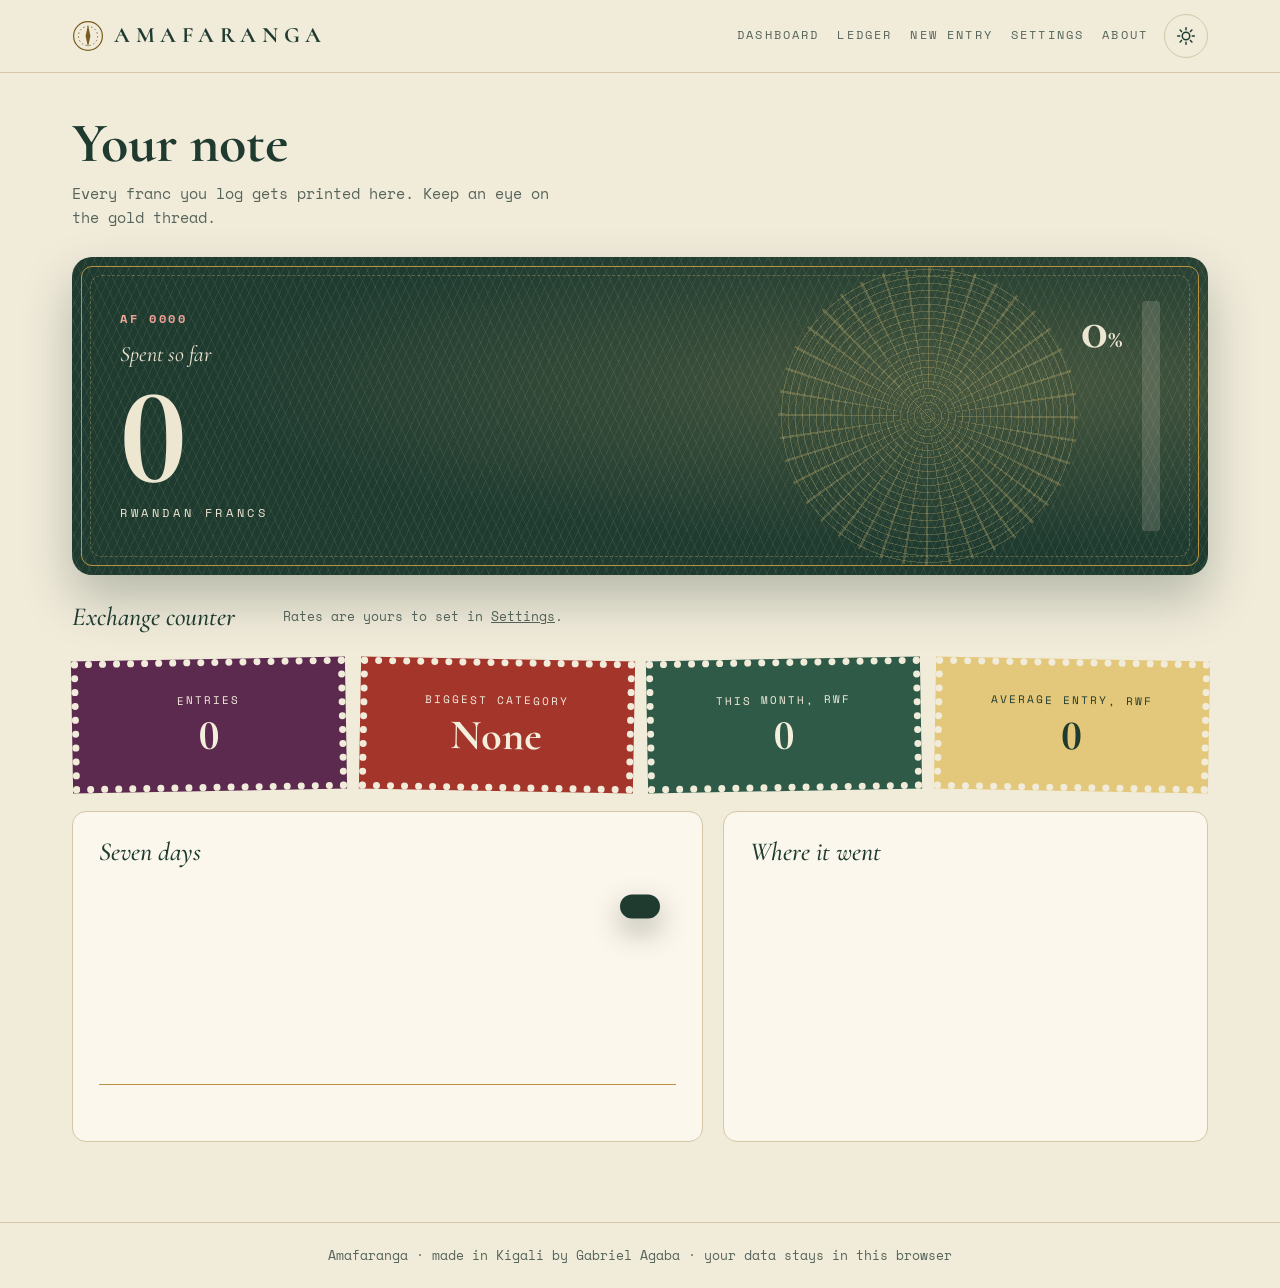
==== index.html @ d2a24825 "M2: semantic layout and mobile first styles for light and dark" ====
<!doctype html>
<html lang="en">
<head>
<meta charset="utf-8">
<meta name="viewport" content="width=device-width, initial-scale=1, viewport-fit=cover">
<title>Amafaranga</title>
<meta name="description" content="Amafaranga is a student finance tracker that treats every franc like it matters. Plain HTML, CSS and JavaScript.">
<link rel="icon" href="assets/favicon.svg" type="image/svg+xml">
<link rel="preconnect" href="https://fonts.googleapis.com">
<link rel="preconnect" href="https://fonts.gstatic.com" crossorigin>
<link rel="stylesheet" href="https://fonts.googleapis.com/css2?family=Cormorant:ital,wght@0,500;0,700;1,500&family=Space+Mono:wght@400;700&display=swap">
<link rel="stylesheet" href="styles/tokens.css">
<link rel="stylesheet" href="styles/main.css">
<script>
  try {
    const saved = JSON.parse(localStorage.getItem('amafaranga:theme'));
    if (saved === 'light' || saved === 'dark') document.documentElement.dataset.theme = saved;
  } catch (error) {}
</script>
<script type="module" src="scripts/main.js"></script>
</head>
<body>
<a class="skip-link" href="#main">Skip to content</a>

<header class="masthead">
  <div class="masthead__inner">
    <a class="brand" href="#dashboard">
      <svg class="brand__mark" viewBox="0 0 40 40" aria-hidden="true">
        <circle cx="20" cy="20" r="18" fill="none" stroke="currentColor" stroke-width="1.5"></circle>
        <circle cx="20" cy="20" r="12" fill="none" stroke="currentColor" stroke-width="1" stroke-dasharray="2 3"></circle>
        <path d="M20 6 L23 20 L20 34 L17 20 Z" fill="currentColor"></path>
      </svg>
      <span class="brand__word">Amafaranga</span>
    </a>
    <nav class="nav" aria-label="Main">
      <ul>
        <li><a href="#dashboard" data-route="dashboard">Dashboard</a></li>
        <li><a href="#ledger" data-route="ledger">Ledger</a></li>
        <li><a href="#issue" data-route="issue">New entry</a></li>
        <li><a href="#settings" data-route="settings">Settings</a></li>
        <li><a href="#about" data-route="about">About</a></li>
      </ul>
    </nav>
    <button class="theme-toggle" type="button" id="theme-toggle" aria-label="Switch to dark mode">
      <svg class="icon-sun" viewBox="0 0 24 24" fill="none" stroke="currentColor" stroke-width="1.8" stroke-linecap="round" aria-hidden="true">
        <circle cx="12" cy="12" r="4.5"></circle>
        <path d="M12 2v2.5M12 19.5V22M2 12h2.5M19.5 12H22M4.9 4.9l1.8 1.8M17.3 17.3l1.8 1.8M4.9 19.1l1.8-1.8M17.3 6.7l1.8-1.8"></path>
      </svg>
      <svg class="icon-moon" viewBox="0 0 24 24" fill="none" stroke="currentColor" stroke-width="1.8" stroke-linecap="round" stroke-linejoin="round" aria-hidden="true">
        <path d="M20 14.5A8 8 0 0 1 9.5 4a8 8 0 1 0 10.5 10.5Z"></path>
      </svg>
    </button>
  </div>
</header>

<main id="main" tabindex="-1">

  <section class="view" data-view="dashboard" aria-labelledby="dashboard-title">
    <header class="view__head">
      <h1 id="dashboard-title" tabindex="-1">Your note</h1>
      <p class="view__lede">Every franc you log gets printed here. Keep an eye on the gold thread.</p>
    </header>

    <article class="note" id="note" aria-labelledby="note-label">
      <div class="note__rosette" aria-hidden="true"></div>
      <div class="note__face">
        <p class="note__serial" id="note-serial">AF 0000</p>
        <p class="note__label" id="note-label">Spent so far</p>
        <p class="note__amount" id="note-amount">0</p>
        <p class="note__currency" id="note-currency">Rwandan francs</p>
        <p class="note__meta" id="note-meta"></p>
      </div>
      <div class="note__cap">
        <p class="note__percent" id="note-percent">0<span>%</span></p>
        <p class="note__capline" id="cap-message"></p>
        <div class="thread" id="cap-meter" role="meter" aria-label="Share of your cap used" aria-valuemin="0" aria-valuemax="100" aria-valuenow="0">
          <span class="thread__fill"></span>
        </div>
      </div>
      <p class="note__stamp" aria-hidden="true">Over cap</p>
    </article>

    <section class="counter" aria-labelledby="counter-title">
      <h2 id="counter-title">Exchange counter</h2>
      <div class="coins" role="group" aria-labelledby="counter-title" data-coins></div>
      <p class="counter__note">Rates are yours to set in <a href="#settings">Settings</a>.</p>
    </section>

    <div class="dash-grid">
      <section class="stamps" aria-labelledby="stamps-title">
        <h2 id="stamps-title" class="visually-hidden">Quick numbers</h2>
        <ul class="stamp-list">
          <li class="stamp stamp--plum">
            <p class="stamp__label">Entries</p>
            <p class="stamp__value" id="stat-count">0</p>
          </li>
          <li class="stamp stamp--red">
            <p class="stamp__label">Biggest category</p>
            <p class="stamp__value" id="stat-top">None</p>
          </li>
          <li class="stamp stamp--green">
            <p class="stamp__label">This month, <span data-show-code>RWF</span></p>
            <p class="stamp__value" id="stat-month">0</p>
          </li>
          <li class="stamp stamp--gold">
            <p class="stamp__label">Average entry, <span data-show-code>RWF</span></p>
            <p class="stamp__value" id="stat-average">0</p>
          </li>
        </ul>
      </section>

      <section class="panel" aria-labelledby="week-title">
        <h2 id="week-title">Seven days</h2>
        <p class="panel__sub" id="week-total"></p>
        <ol class="week__bars" id="week-bars"></ol>
        <p class="quiet" id="week-empty" hidden>A quiet week. Nothing logged in the last seven days.</p>
      </section>

      <section class="panel" aria-labelledby="cats-title">
        <h2 id="cats-title">Where it went</h2>
        <ul class="cat-list" id="cat-list"></ul>
      </section>
    </div>
  </section>

  <section class="view" data-view="ledger" aria-labelledby="ledger-title" hidden>
    <header class="view__head view__head--split">
      <div class="view__head">
        <h1 id="ledger-title" tabindex="-1">Ledger</h1>
        <p class="view__lede">Every entry you have issued. Search it with a regular expression, sort it, fix it.</p>
      </div>
      <a class="btn btn--gold" href="#issue">New entry</a>
    </header>

    <div class="finder" role="search">
      <div class="field field--search">
        <label for="search">Find with a regex</label>
        <div class="search-box" id="search-box">
          <span aria-hidden="true">/</span>
          <input id="search" type="text" spellcheck="false" autocomplete="off" autocapitalize="off" placeholder="coffee|tea" aria-describedby="search-help search-status">
          <span aria-hidden="true" id="search-flags">/i</span>
        </div>
        <p class="hint" id="search-help">Looks through descriptions, categories, amounts in RWF and dates.</p>
      </div>
      <label class="check"><input type="checkbox" id="match-case"> Match case</label>
    </div>

    <div class="tries">
      <span id="tries-label">Try one:</span>
      <ul aria-labelledby="tries-label">
        <li><button type="button" class="try" data-pattern="coffee|tea">coffee|tea</button></li>
        <li><button type="button" class="try" data-pattern="\.\d{2}\b">\.\d{2}\b</button></li>
        <li><button type="button" class="try" data-pattern="\b(\w+)\s+\1\b">\b(\w+)\s+\1\b</button></li>
        <li><button type="button" class="try" data-pattern="^2026-10">^2026-10</button></li>
        <li><button type="button" class="try" data-pattern="(">( broken</button></li>
      </ul>
    </div>

    <p class="status-line" id="search-status" role="status"></p>

    <div class="sortbar" role="group" aria-labelledby="sort-label">
      <span id="sort-label">Sort by</span>
      <button type="button" class="sort" data-sort="date" aria-pressed="true">Date</button>
      <button type="button" class="sort" data-sort="description" aria-pressed="false">Description</button>
      <button type="button" class="sort" data-sort="amount" aria-pressed="false">Amount</button>
    </div>

    <div class="table-wrap">
      <table class="ledger" id="ledger-table">
        <caption class="visually-hidden" id="ledger-caption">Entries</caption>
        <thead>
          <tr>
            <th scope="col">Serial</th>
            <th scope="col" data-col="date">Date</th>
            <th scope="col" data-col="description">Entry</th>
            <th scope="col" data-col="amount" class="num">Amount</th>
            <th scope="col"><span class="visually-hidden">Actions</span></th>
          </tr>
        </thead>
        <tbody id="ledger-body"></tbody>
      </table>
    </div>

    <div class="empty-state" id="ledger-empty" hidden>
      <p>The ledger is blank. Suspiciously frugal.</p>
      <p class="hint">Log something you spent, or load the sample entries from Settings.</p>
      <a class="btn btn--gold" href="#issue">Log your first entry</a>
    </div>
  </section>

  <section class="view" data-view="issue" aria-labelledby="issue-title" hidden>
    <header class="view__head">
      <h1 id="issue-title" tabindex="-1">New entry</h1>
      <p class="view__lede">Spent something? Write it down before it vanishes from memory like the money did.</p>
    </header>

    <div class="issue">
      <form class="panel form" id="entry-form" novalidate aria-labelledby="issue-title">
        <div class="field" data-field="description">
          <label for="f-description">Description</label>
          <input id="f-description" name="description" autocomplete="off" maxlength="80" placeholder="Lunch at the cafeteria" aria-describedby="f-description-msg">
          <p class="msg" id="f-description-msg" data-hint="What was it? Keep it short."></p>
        </div>
        <div class="form__row">
          <div class="field" data-field="amount">
            <label for="f-amount">Amount in RWF</label>
            <input id="f-amount" name="amount" inputmode="decimal" autocomplete="off" placeholder="3500" aria-describedby="f-amount-msg">
            <p class="msg" id="f-amount-msg" data-hint="Whole francs, or up to two decimals."></p>
          </div>
          <div class="field" data-field="date">
            <label for="f-date">Date</label>
            <div class="with-button">
              <input id="f-date" name="date" inputmode="numeric" autocomplete="off" placeholder="YYYY-MM-DD" aria-describedby="f-date-msg">
              <button type="button" class="btn btn--small" id="f-today">Today</button>
            </div>
            <p class="msg" id="f-date-msg" data-hint="Year, month, day. For example 2026-10-13."></p>
          </div>
        </div>
        <div class="field" data-field="category">
          <label for="f-category">Category</label>
          <select id="f-category" name="category" aria-describedby="f-category-msg"></select>
          <p class="msg" id="f-category-msg" data-hint="Add your own categories in Settings."></p>
        </div>
        <div class="form__actions">
          <button type="submit" class="btn btn--gold">Issue entry</button>
          <button type="reset" class="btn">Clear</button>
        </div>
      </form>

      <aside class="slip" id="slip" aria-hidden="true">
        <p class="slip__serial" id="slip-serial">AF 0001</p>
        <p class="slip__desc" id="slip-desc">Your entry</p>
        <p class="slip__amount" id="slip-amount">0</p>
        <p class="slip__meta" id="slip-meta">Rwandan francs</p>
        <p class="slip__meta" id="slip-extra"></p>
        <p class="slip__stamp">Issued</p>
      </aside>
    </div>
  </section>

  <section class="view" data-view="settings" aria-labelledby="settings-title" hidden>
    <header class="view__head">
      <h1 id="settings-title" tabindex="-1">Settings</h1>
      <p class="view__lede">Your rules, your rates. Everything saves to this browser and nowhere else.</p>
    </header>

    <div class="settings">
      <section class="panel" aria-labelledby="set-currency-title">
        <h2 id="set-currency-title">Display currency</h2>
        <p class="panel__sub">Entries are stored in Rwandan francs. This only changes how amounts are shown.</p>
        <div class="coins" role="group" aria-labelledby="set-currency-title" data-coins></div>
      </section>

      <section class="panel" aria-labelledby="set-theme-title">
        <h2 id="set-theme-title">Look</h2>
        <p class="panel__sub">Paper by day, ink green by night. Or let your device decide.</p>
        <fieldset class="segmented">
          <legend class="visually-hidden">Theme</legend>
          <input type="radio" name="theme" id="theme-system" value="system"><label for="theme-system">Device</label>
          <input type="radio" name="theme" id="theme-light" value="light"><label for="theme-light">Light</label>
          <input type="radio" name="theme" id="theme-dark" value="dark"><label for="theme-dark">Dark</label>
        </fieldset>
      </section>

      <section class="panel panel--wide" aria-labelledby="set-rates-title">
        <h2 id="set-rates-title">Exchange rates</h2>
        <p class="panel__sub">How much 1,000 RWF buys in each currency. There is no live feed, so copy today's rate from your bank or a forex bureau. The starting values are rough.</p>
        <form id="rates-form" class="form" novalidate>
          <div class="rates" id="rates-fields"></div>
          <div class="form__actions">
            <button type="submit" class="btn btn--gold">Save rates</button>
            <button type="button" class="btn" id="rates-reset">Back to starting rates</button>
          </div>
        </form>
      </section>

      <section class="panel" aria-labelledby="set-cap-title">
        <h2 id="set-cap-title">Spending cap</h2>
        <p class="panel__sub">The note warns you as you get close and shouts when you go over. Set 0 to switch it off.</p>
        <form id="cap-form" class="form" novalidate>
          <div class="field" data-field="cap">
            <label for="f-cap">Cap in RWF</label>
            <input id="f-cap" name="cap" inputmode="decimal" autocomplete="off" aria-describedby="f-cap-msg">
            <p class="msg" id="f-cap-msg" data-hint="Covers everything in the ledger."></p>
          </div>
          <div class="form__actions">
            <button type="submit" class="btn btn--gold">Save cap</button>
          </div>
        </form>
      </section>

      <section class="panel" aria-labelledby="set-cat-title">
        <h2 id="set-cat-title">Categories</h2>
        <ul class="chips" id="category-list"></ul>
        <form id="category-form" class="form" novalidate>
          <div class="field" data-field="newCategory">
            <label for="f-new-category">New category</label>
            <div class="with-button">
              <input id="f-new-category" name="newCategory" autocomplete="off" maxlength="24" placeholder="Airtime" aria-describedby="f-new-category-msg">
              <button type="submit" class="btn btn--small">Add</button>
            </div>
            <p class="msg" id="f-new-category-msg" data-hint="Letters and spaces only."></p>
          </div>
        </form>
      </section>

      <section class="panel panel--wide" aria-labelledby="set-data-title">
        <h2 id="set-data-title">Your data</h2>
        <p class="panel__sub">Back it up as JSON, open it in a spreadsheet as CSV, or bring a backup back in. Imports are checked line by line before anything changes.</p>
        <div class="data-actions">
          <button type="button" class="btn btn--gold" id="export-json">Export JSON</button>
          <button type="button" class="btn" id="export-csv">Export CSV</button>
          <label class="btn file-btn" for="import-file">Import JSON<input type="file" id="import-file" accept="application/json,.json"></label>
          <button type="button" class="btn" id="load-sample">Load sample entries</button>
          <button type="button" class="btn" id="wipe">Erase everything</button>
        </div>
        <div class="report" id="data-report" role="status"></div>
      </section>
    </div>
  </section>

  <section class="view" data-view="about" aria-labelledby="about-title" hidden>
    <header class="view__head">
      <h1 id="about-title" tabindex="-1">About</h1>
      <p class="view__lede">A small ledger for people whose money leaves in small amounts.</p>
    </header>

    <div class="about">
      <article class="panel prose" aria-labelledby="why-title">
        <h2 id="why-title">Why it exists</h2>
        <p>Student money rarely disappears in one big purchase. It goes a moto ride at a time, a brochette at a time, a bundle of airtime at a time, until the month ends early. Amafaranga makes those small amounts visible.</p>
        <p>Log what you spend, set a cap, and the note on the dashboard tells you the truth in your currency of choice. The name is Kinyarwanda for money.</p>
        <p>Nothing leaves your browser. No accounts, no servers, no tracking.</p>
      </article>

      <article class="panel" aria-labelledby="maker-title">
        <h2 id="maker-title">Made by</h2>
        <p class="maker">Gabriel Agaba</p>
        <p class="panel__sub">Software Engineering student at African Leadership University, Kigali.</p>
        <ul class="contact">
          <li><a href="https://github.com/your-username" target="_blank" rel="noopener">github.com/your-username</a></li>
          <li><a href="mailto:g.agaba@alustudent.com">g.agaba@alustudent.com</a></li>
        </ul>
      </article>

      <article class="panel panel--wide" aria-labelledby="keys-title">
        <h2 id="keys-title">Keyboard map</h2>
        <dl class="keys">
          <dt><kbd>1</kbd> to <kbd>5</kbd></dt><dd>Jump to Dashboard, Ledger, New entry, Settings, About</dd>
          <dt><kbd>N</kbd></dt><dd>Start a new entry</dd>
          <dt><kbd>/</kbd></dt><dd>Search the ledger</dd>
          <dt><kbd>T</kbd></dt><dd>Switch between light and dark</dd>
          <dt><kbd>Tab</kbd></dt><dd>Move forward through controls. Add <kbd>Shift</kbd> to go back</dd>
          <dt><kbd>Enter</kbd></dt><dd>Submit a form or press the focused button</dd>
          <dt><kbd>Esc</kbd></dt><dd>Cancel an edit or close a dialog</dd>
        </dl>
      </article>
    </div>
  </section>
</main>

<footer class="footer">
  <p>Amafaranga · made in Kigali by Gabriel Agaba · your data stays in this browser</p>
</footer>

<dialog class="dialog" id="confirm" aria-labelledby="confirm-title" aria-describedby="confirm-body">
  <form method="dialog">
    <h2 id="confirm-title">Are you sure?</h2>
    <p id="confirm-body"></p>
    <div class="dialog__actions">
      <button type="submit" class="btn" value="cancel" autofocus>Keep it</button>
      <button type="submit" class="btn btn--danger" value="ok" id="confirm-ok">Delete</button>
    </div>
  </form>
</dialog>

<div class="visually-hidden" aria-live="polite" id="live-polite"></div>
<div class="visually-hidden" aria-live="polite" id="cap-polite"></div>
<div class="visually-hidden" aria-live="assertive" id="cap-assertive"></div>
<div class="toast" id="toast" aria-hidden="true"></div>
</body>
</html>
---- styles/tokens.css ----
/* The Note: a banknote on an ink green desk at night, a green note on paper by day. */
:root {
  --ground: #F1EBDA;
  --surface: #FBF7EC;
  --line: #D3C7A8;
  --ink: #1F3B30;
  --muted: #56645A;
  --accent: #7A5B1E;
  --focus: #5B2A4E;
  --gold: #E3C77A;
  --gold-deep: #B9933F;
  --on-gold: #1F3B30;
  --plum: #5B2A4E;
  --serial: #A3352B;
  --danger: #A3352B;
  --danger-solid: #A3352B;
  --ok: #2F6B4F;
  --coin-line: #8C7F60;
  --flash: rgba(227, 199, 122, 0.45);
  --ring-soft: rgba(185, 147, 63, 0.25);
  --scrim: rgba(14, 31, 24, 0.55);
  --note-bg: #1F3B30;
  --note-ink: #EDE6D1;
  --note-serial: #F0A497;
  --note-line: rgba(227, 199, 122, 0.30);
  --note-line-2: rgba(237, 230, 209, 0.07);
  --note-glow: rgba(227, 199, 122, 0.20);
  --thread-track: rgba(237, 230, 209, 0.16);
  --stamp-ink: #F4EEDD;
  --shadow: 0 24px 50px rgba(31, 59, 48, 0.28);

  --font-display: "Cormorant", "Cormorant Garamond", Georgia, serif;
  --font-body: "Space Mono", ui-monospace, "SFMono-Regular", Menlo, monospace;
  --radius: 14px;
  color-scheme: light;
}

@media (prefers-color-scheme: dark) {
  :root:not([data-theme="light"]) {
    --ground: #0E1F18;
    --surface: #132A21;
    --line: #2C4A3D;
    --ink: #EDE6D1;
    --muted: #B7C2B9;
    --accent: #E3C77A;
    --focus: #E3C77A;
    --serial: #E08A7E;
    --danger: #FFB4A6;
    --ok: #9FD8B8;
    --coin-line: #6A8F7E;
    --flash: rgba(227, 199, 122, 0.22);
    --ring-soft: rgba(227, 199, 122, 0.22);
    --scrim: rgba(4, 10, 8, 0.7);
    --note-bg: #EDE6D1;
    --note-ink: #1F3B30;
    --note-serial: #A3352B;
    --note-line: rgba(31, 59, 48, 0.32);
    --note-line-2: rgba(91, 42, 78, 0.07);
    --note-glow: rgba(227, 199, 122, 0.40);
    --thread-track: rgba(31, 59, 48, 0.14);
    --shadow: 0 30px 60px rgba(0, 0, 0, 0.45);
    color-scheme: dark;
  }
}

:root[data-theme="dark"] {
  --ground: #0E1F18;
  --surface: #132A21;
  --line: #2C4A3D;
  --ink: #EDE6D1;
  --muted: #B7C2B9;
  --accent: #E3C77A;
  --focus: #E3C77A;
  --serial: #E08A7E;
  --danger: #FFB4A6;
  --ok: #9FD8B8;
  --coin-line: #6A8F7E;
  --flash: rgba(227, 199, 122, 0.22);
  --ring-soft: rgba(227, 199, 122, 0.22);
  --scrim: rgba(4, 10, 8, 0.7);
  --note-bg: #EDE6D1;
  --note-ink: #1F3B30;
  --note-serial: #A3352B;
  --note-line: rgba(31, 59, 48, 0.32);
  --note-line-2: rgba(91, 42, 78, 0.07);
  --note-glow: rgba(227, 199, 122, 0.40);
  --thread-track: rgba(31, 59, 48, 0.14);
  --shadow: 0 30px 60px rgba(0, 0, 0, 0.45);
  color-scheme: dark;
}
---- styles/main.css ----
*,
*::before,
*::after {
  box-sizing: border-box;
}

html {
  -webkit-text-size-adjust: 100%;
}

[hidden] {
  display: none !important;
}

body {
  margin: 0;
  min-height: 100vh;
  display: flex;
  flex-direction: column;
  background: var(--ground);
  color: var(--ink);
  font: 15px/1.6 var(--font-body);
  transition: background-color 0.4s ease, color 0.4s ease;
}

a {
  color: inherit;
}

button,
input,
select {
  font: inherit;
  color: inherit;
}

button {
  cursor: pointer;
}

h1,
h2,
h3 {
  margin: 0;
  font-family: var(--font-display);
  font-weight: 700;
  line-height: 1.1;
  text-wrap: balance;
}

p {
  margin: 0;
}

:focus-visible {
  outline: 3px solid var(--focus);
  outline-offset: 3px;
  border-radius: 4px;
}

[tabindex="-1"]:focus {
  outline: none;
}

.visually-hidden {
  position: absolute !important;
  width: 1px;
  height: 1px;
  margin: -1px;
  padding: 0;
  overflow: hidden;
  clip: rect(0 0 0 0);
  clip-path: inset(50%);
  white-space: nowrap;
  border: 0;
}

.skip-link {
  position: absolute;
  top: -120px;
  left: 16px;
  z-index: 100;
  padding: 12px 18px;
  border-radius: 0 0 10px 10px;
  background: var(--gold);
  color: var(--on-gold);
  font-weight: 700;
  text-decoration: none;
  transition: top 0.2s ease;
}

.skip-link:focus {
  top: env(safe-area-inset-top, 0px);
}

/* Masthead */

.masthead {
  border-bottom: 1px solid var(--line);
  background: var(--ground);
  z-index: 20;
  transition: background-color 0.4s ease;
}

.masthead__inner {
  max-width: 1200px;
  margin: 0 auto;
  padding: 12px 16px;
  display: flex;
  flex-wrap: wrap;
  align-items: center;
  gap: 6px 16px;
}

.brand {
  display: flex;
  align-items: center;
  gap: 10px;
  min-height: 44px;
  margin-right: auto;
  text-decoration: none;
}

.brand__mark {
  width: 32px;
  height: 32px;
  color: var(--accent);
  transition: transform 0.6s cubic-bezier(0.2, 0.7, 0.2, 1);
}

.brand:hover .brand__mark {
  transform: rotate(90deg);
}

.brand__word {
  font-family: var(--font-display);
  font-size: 22px;
  font-weight: 700;
  letter-spacing: 0.26em;
  text-transform: uppercase;
}

.theme-toggle {
  display: grid;
  place-items: center;
  width: 44px;
  height: 44px;
  border: 1px solid var(--line);
  border-radius: 50%;
  background: transparent;
  transition: transform 0.4s ease, border-color 0.2s ease;
}

.theme-toggle:hover {
  border-color: var(--gold-deep);
  transform: rotate(-20deg);
}

.theme-toggle svg {
  width: 20px;
  height: 20px;
}

.icon-moon {
  display: none;
}

:root[data-theme="dark"] .icon-sun {
  display: none;
}

:root[data-theme="dark"] .icon-moon {
  display: block;
}

@media (prefers-color-scheme: dark) {
  :root:not([data-theme="light"]) .icon-sun {
    display: none;
  }

  :root:not([data-theme="light"]) .icon-moon {
    display: block;
  }
}

.nav {
  order: 3;
  width: 100%;
  overflow-x: auto;
  scrollbar-width: none;
}

.nav::-webkit-scrollbar {
  display: none;
}

.nav ul {
  display: flex;
  flex-wrap: wrap;
  gap: 0 18px;
  margin: 0;
  padding: 0;
  list-style: none;
}

.nav a {
  display: inline-flex;
  align-items: center;
  min-height: 44px;
  border-bottom: 2px solid transparent;
  color: var(--muted);
  font-size: 12px;
  letter-spacing: 0.18em;
  text-decoration: none;
  text-transform: uppercase;
  white-space: nowrap;
  transition: color 0.2s ease, border-color 0.2s ease;
}

.nav a:hover {
  color: var(--ink);
}

.nav a[aria-current="page"] {
  border-bottom-color: var(--gold-deep);
  color: var(--ink);
}

/* Page frame */

main {
  flex: 1;
  width: 100%;
  max-width: 1200px;
  margin: 0 auto;
  padding: 24px 16px 72px;
}

main:focus {
  outline: none;
}

.view {
  display: grid;
  gap: 28px;
}

.view:not([hidden]) {
  animation: view-in 0.5s cubic-bezier(0.2, 0.7, 0.2, 1);
}

@keyframes view-in {
  from {
    opacity: 0.2;
    transform: translateY(14px);
  }
}

.view__head {
  display: grid;
  gap: 6px;
}

.view__head--split {
  display: flex;
  flex-wrap: wrap;
  align-items: flex-end;
  justify-content: space-between;
  gap: 16px;
}

.view__head h1 {
  font-size: clamp(36px, 9vw, 56px);
}

.view__lede {
  max-width: 54ch;
  color: var(--muted);
}

.panel {
  display: grid;
  align-content: start;
  gap: 14px;
  min-width: 0;
  padding: 20px;
  border: 1px solid var(--line);
  border-radius: var(--radius);
  background: var(--surface);
  transition: background-color 0.4s ease, border-color 0.4s ease;
}

.panel h2,
.counter h2 {
  font-size: 26px;
  font-style: italic;
  font-weight: 500;
}

.panel__sub {
  color: var(--muted);
  font-size: 13px;
}

/* Buttons */

.btn {
  display: inline-flex;
  align-items: center;
  justify-content: center;
  gap: 8px;
  min-height: 48px;
  padding: 0 22px;
  border: 1px solid var(--line);
  border-radius: 999px;
  background: transparent;
  font-size: 14px;
  font-weight: 700;
  letter-spacing: 0.04em;
  text-decoration: none;
  transition: transform 0.15s ease, background-color 0.2s ease, box-shadow 0.2s ease, border-color 0.2s ease;
}

.btn:hover {
  transform: translateY(-1px);
  border-color: var(--gold-deep);
}

.btn:active {
  transform: translateY(1px);
}

.btn--gold {
  border-color: var(--gold-deep);
  background: var(--gold);
  color: var(--on-gold);
  box-shadow: 0 6px 18px rgba(185, 147, 63, 0.25);
}

.btn--danger {
  border-color: transparent;
  background: var(--danger-solid);
  color: #FFFFFF;
}

.btn--small {
  min-height: 44px;
  padding: 0 16px;
  font-size: 13px;
}

.link-btn {
  min-height: 44px;
  padding: 0 10px;
  border: 0;
  background: none;
  color: var(--accent);
  font-size: 13px;
  font-weight: 700;
  letter-spacing: 0.06em;
  text-decoration: underline;
  text-decoration-thickness: 1px;
  text-underline-offset: 4px;
}

.link-btn--danger {
  color: var(--danger);
}

/* The Note */

.note {
  position: relative;
  isolation: isolate;
  overflow: hidden;
  display: grid;
  gap: 26px;
  padding: 30px 24px;
  border-radius: 20px;
  background:
    radial-gradient(ellipse at 80% 40%, var(--note-glow), transparent 60%),
    repeating-linear-gradient(115deg, var(--note-line-2) 0 1px, transparent 1px 7px),
    repeating-linear-gradient(65deg, var(--note-line-2) 0 1px, transparent 1px 9px),
    var(--note-bg);
  color: var(--note-ink);
  box-shadow: var(--shadow);
  outline: 1px solid var(--gold-deep);
  outline-offset: -10px;
}

.note::after {
  content: "";
  position: absolute;
  inset: 18px;
  z-index: -1;
  border: 1px dashed var(--note-line);
  border-radius: 12px;
  pointer-events: none;
}

.note__rosette {
  position: absolute;
  top: -50px;
  right: -70px;
  z-index: -1;
  width: 260px;
  aspect-ratio: 1;
  border-radius: 50%;
  background:
    repeating-radial-gradient(circle, transparent 0 6px, var(--note-line) 6px 7px),
    repeating-conic-gradient(var(--note-line) 0 1deg, transparent 1deg 9deg);
  opacity: 0.8;
  animation: spin 160s linear infinite;
}

@keyframes spin {
  to {
    transform: rotate(1turn);
  }
}

.note__face {
  display: grid;
  gap: 8px;
  min-width: 0;
}

.note__serial {
  color: var(--note-serial);
  font-size: 12px;
  font-weight: 700;
  letter-spacing: 0.22em;
}

.note__label {
  font-family: var(--font-display);
  font-size: 22px;
  font-style: italic;
}

.note__amount {
  font-family: var(--font-display);
  font-size: clamp(54px, 16vw, 136px);
  font-variant-numeric: tabular-nums lining-nums;
  font-weight: 700;
  line-height: 0.85;
  letter-spacing: -0.02em;
  overflow-wrap: anywhere;
}

.note__currency {
  font-size: 12px;
  letter-spacing: 0.3em;
  text-transform: uppercase;
}

.note__meta {
  font-size: 13px;
  opacity: 0.85;
}

.note__cap {
  display: grid;
  grid-template-columns: 1fr;
  gap: 10px;
}

.note__percent {
  font-family: var(--font-display);
  font-size: 56px;
  font-weight: 700;
  line-height: 1;
  transition: color 0.3s ease;
}

.note__percent span {
  font-size: 0.45em;
}

.note__capline {
  max-width: 36ch;
  font-size: 13px;
}

.thread {
  display: flex;
  height: 14px;
  overflow: hidden;
  border-radius: 3px;
  background: var(--thread-track);
}

.thread__fill {
  width: var(--fill, 0%);
  height: 100%;
  background: repeating-linear-gradient(90deg, #B9933F 0 10px, #E3C77A 10px 16px, #8C6A26 16px 20px);
  transition: width 0.9s cubic-bezier(0.2, 0.7, 0.2, 1), height 0.9s cubic-bezier(0.2, 0.7, 0.2, 1);
}

.note.is-close .note__percent,
.note.is-over .note__percent {
  color: var(--note-serial);
}

.note.is-over .thread__fill {
  background: repeating-linear-gradient(90deg, #A3352B 0 10px, #E08A7E 10px 16px);
}

.note__stamp {
  position: absolute;
  top: 26px;
  right: 26px;
  padding: 4px 12px;
  border: 3px solid var(--note-serial);
  color: var(--note-serial);
  font-family: var(--font-display);
  font-size: 24px;
  font-weight: 700;
  letter-spacing: 0.08em;
  text-transform: uppercase;
  opacity: 0;
  transform: rotate(-12deg) scale(1.8);
  pointer-events: none;
  transition: opacity 0.25s ease, transform 0.45s cubic-bezier(0.2, 1.6, 0.4, 1);
}

.note.is-over .note__stamp {
  opacity: 0.9;
  transform: rotate(-12deg) scale(1);
}

/* Exchange counter and coins */

.counter {
  display: flex;
  flex-wrap: wrap;
  align-items: center;
  gap: 14px 24px;
}

.counter__note {
  color: var(--muted);
  font-size: 13px;
}

.coins {
  display: flex;
  flex-wrap: wrap;
  gap: 10px;
}

.coin {
  display: grid;
  place-items: center;
  width: 56px;
  height: 56px;
  border: 1px dashed var(--coin-line);
  border-radius: 50%;
  background: transparent;
  font-size: 12px;
  font-weight: 700;
  transition: transform 0.25s ease, background 0.25s ease, box-shadow 0.25s ease, border-color 0.2s ease;
}

.coin:hover {
  border-style: solid;
  transform: translateY(-2px);
}

.coin[aria-pressed="true"] {
  border: 2px solid #F3DE9C;
  background: radial-gradient(circle at 35% 30%, #F3DE9C, #B9933F 70%);
  color: #1F3B30;
  box-shadow: 0 6px 16px rgba(0, 0, 0, 0.25);
}

.coin.is-flipping {
  animation: flip 0.6s ease;
}

@keyframes flip {
  50% {
    transform: rotateY(180deg) scale(1.12);
  }
}

/* Dashboard grid */

.dash-grid {
  display: grid;
  gap: 20px;
}

.stamp-list {
  display: grid;
  grid-template-columns: repeat(2, minmax(0, 1fr));
  gap: 14px;
  margin: 0;
  padding: 0;
  list-style: none;
}

.stamp {
  display: grid;
  align-content: center;
  gap: 4px;
  min-height: 132px;
  padding: 18px 12px;
  border: 7px dotted var(--ground);
  color: var(--stamp-ink);
  text-align: center;
  transition: transform 0.3s ease;
}

.stamp:nth-child(odd) {
  transform: rotate(-1deg);
}

.stamp:nth-child(even) {
  transform: rotate(1deg);
}

.stamp:hover {
  transform: rotate(0) scale(1.03);
}

.stamp--plum {
  background: #5B2A4E;
}

.stamp--red {
  background: #A3352B;
}

.stamp--green {
  background: #2F5A47;
}

.stamp--gold {
  background: #E3C77A;
  color: #1F3B30;
}

.stamp__label {
  font-size: 11px;
  letter-spacing: 0.18em;
  text-transform: uppercase;
}

.stamp__value {
  font-family: var(--font-display);
  font-size: clamp(28px, 7vw, 42px);
  font-variant-numeric: tabular-nums lining-nums;
  font-weight: 700;
  line-height: 1.05;
  overflow-wrap: anywhere;
}

.week__bars {
  display: grid;
  grid-template-columns: repeat(7, minmax(0, 1fr));
  align-items: end;
  gap: 8px;
  height: 190px;
  margin: 0 0 30px;
  padding: 24px 0 0;
  border-bottom: 1px solid var(--gold-deep);
  list-style: none;
}

.week__bars li {
  position: relative;
  display: flex;
  flex-direction: column;
  justify-content: flex-end;
  height: 100%;
}

.bar {
  height: var(--h, 0%);
  min-height: 2px;
  border: 1px solid var(--gold-deep);
  border-bottom: 0;
  background: repeating-linear-gradient(45deg, var(--gold-deep) 0 1.5px, transparent 1.5px 6px);
  transform-origin: bottom;
  animation: grow 0.8s cubic-bezier(0.2, 0.7, 0.2, 1) both;
  animation-delay: calc(var(--i, 0) * 60ms);
}

.is-peak .bar {
  background: repeating-linear-gradient(45deg, var(--gold) 0 3px, var(--gold-deep) 3px 6px);
}

@keyframes grow {
  from {
    transform: scaleY(0);
  }
}

.week__bars .day {
  position: absolute;
  top: 100%;
  left: 0;
  right: 0;
  margin-top: 6px;
  color: var(--muted);
  font-size: 11px;
  text-align: center;
}

.week__bars .is-today .day {
  color: var(--ink);
  font-weight: 700;
}

.week__bars .val {
  position: absolute;
  bottom: calc(var(--h, 0%) + 4px);
  left: 50%;
  font-size: 11px;
  white-space: nowrap;
  opacity: 0;
  transform: translateX(-50%);
  transition: opacity 0.2s ease;
}

.week__bars li:hover .val,
.week__bars .is-peak .val {
  opacity: 1;
}

.cat-list {
  display: grid;
  gap: 14px;
  margin: 0;
  padding: 0;
  list-style: none;
}

.cat {
  display: grid;
  grid-template-columns: minmax(0, 1fr) auto;
  gap: 4px 12px;
  font-size: 14px;
}

.cat__amt {
  font-variant-numeric: tabular-nums;
}

.cat__bar {
  grid-column: 1 / -1;
  height: 6px;
  overflow: hidden;
  border-radius: 3px;
  background: var(--line);
}

.cat__bar span {
  display: block;
  width: var(--w, 0%);
  height: 100%;
  background: var(--gold-deep);
  transition: width 0.8s cubic-bezier(0.2, 0.7, 0.2, 1);
}

.quiet {
  color: var(--muted);
  font-family: var(--font-display);
  font-size: 20px;
  font-style: italic;
}

/* Ledger */

.finder {
  display: flex;
  flex-wrap: wrap;
  align-items: flex-end;
  gap: 12px 20px;
}

.field {
  display: grid;
  align-content: start;
  gap: 6px;
  min-width: 0;
}

.field label,
.label {
  font-size: 12px;
  font-weight: 700;
  letter-spacing: 0.14em;
  text-transform: uppercase;
}

.field--search {
  flex: 1 1 280px;
}

.search-box {
  display: flex;
  align-items: center;
  gap: 6px;
  padding: 0 14px;
  border: 1px solid var(--line);
  border-radius: 12px;
  background: var(--surface);
  transition: border-color 0.2s ease, box-shadow 0.2s ease;
}

.search-box:focus-within {
  border-color: var(--gold-deep);
  box-shadow: 0 0 0 3px var(--ring-soft);
}

.search-box.is-invalid {
  border-color: var(--danger);
}

.search-box > span {
  color: var(--accent);
  font-weight: 700;
}

.field .search-box input {
  flex: 1;
  min-width: 0;
  min-height: 50px;
  padding: 0;
  border: 0;
  border-radius: 0;
  background: transparent;
  font-size: 16px;
}

.field .search-box input:focus-visible {
  outline: none;
}

.check {
  display: inline-flex;
  align-items: center;
  gap: 10px;
  min-height: 50px;
  font-size: 14px;
  cursor: pointer;
}

.check input {
  width: 20px;
  height: 20px;
  accent-color: var(--gold-deep);
}

.hint,
.msg {
  color: var(--muted);
  font-size: 13px;
}

.tries {
  display: flex;
  flex-wrap: wrap;
  align-items: center;
  gap: 8px 12px;
  font-size: 13px;
}

.tries ul {
  display: flex;
  flex-wrap: wrap;
  gap: 8px;
  margin: 0;
  padding: 0;
  list-style: none;
}

.try {
  min-height: 40px;
  padding: 0 12px;
  border: 1px dashed var(--coin-line);
  border-radius: 8px;
  background: transparent;
  font-size: 13px;
  transition: border-color 0.2s ease, background-color 0.2s ease;
}

.try:hover {
  border-style: solid;
  background: var(--surface);
}

.status-line {
  min-height: 1.6em;
  color: var(--muted);
  font-size: 13px;
}

.status-line.is-error {
  color: var(--danger);
}

.sortbar {
  display: flex;
  flex-wrap: wrap;
  align-items: center;
  gap: 8px;
  font-size: 13px;
}

.sort {
  min-height: 44px;
  padding: 0 16px;
  border: 1px solid var(--line);
  border-radius: 999px;
  background: transparent;
  font-size: 13px;
  transition: background-color 0.2s ease, color 0.2s ease, border-color 0.2s ease;
}

.sort[aria-pressed="true"] {
  border-color: var(--gold-deep);
  background: var(--gold);
  color: var(--on-gold);
}

.table-wrap {
  min-width: 0;
}

.ledger {
  display: block;
  width: 100%;
  border-collapse: collapse;
}

.ledger thead {
  display: none;
}

.ledger tbody {
  display: block;
}

.ledger tr {
  display: grid;
  grid-template-columns: auto minmax(0, 1fr) auto;
  align-items: baseline;
  gap: 6px 12px;
  padding: 18px 2px;
  border-top: 1px solid var(--line);
}

.ledger td {
  display: block;
  padding: 0;
}

.c-serial {
  color: var(--serial);
  font-size: 12px;
  letter-spacing: 0.1em;
  white-space: nowrap;
}

.c-date {
  color: var(--muted);
  font-size: 12px;
}

.c-entry {
  grid-column: 1 / -1;
  grid-row: 2;
  min-width: 0;
}

.c-amount {
  font-family: var(--font-display);
  font-size: 24px;
  font-variant-numeric: tabular-nums lining-nums;
  font-weight: 700;
  line-height: 1;
  text-align: right;
  white-space: nowrap;
}

.ledger .c-actions {
  grid-column: 1 / -1;
  display: flex;
  justify-content: flex-end;
  gap: 4px;
  margin: 0 -10px -10px 0;
}

.c-edit {
  grid-column: 1 / -1;
}

.entry {
  display: block;
  font-family: var(--font-display);
  font-size: 22px;
  font-weight: 500;
  line-height: 1.2;
  overflow-wrap: anywhere;
}

.tag {
  display: block;
  margin-top: 4px;
  color: var(--muted);
  font-size: 11px;
  letter-spacing: 0.18em;
  text-transform: uppercase;
}

.code {
  font-family: var(--font-body);
  font-size: 11px;
  font-weight: 400;
  letter-spacing: 0.1em;
}

.base {
  display: block;
  margin-top: 4px;
  color: var(--muted);
  font-family: var(--font-body);
  font-size: 11px;
  font-weight: 400;
}

.is-fresh {
  animation: ink 1.4s ease;
}

@keyframes ink {
  from {
    background: var(--flash);
  }
}

mark {
  padding: 0 2px;
  border-radius: 2px;
  background: var(--gold);
  color: #1F3B30;
}

mark::before,
mark::after {
  position: absolute;
  width: 1px;
  height: 1px;
  overflow: hidden;
  clip-path: inset(100%);
  white-space: nowrap;
}

mark::before {
  content: " [match] ";
}

mark::after {
  content: " [end match] ";
}

.empty-state {
  display: grid;
  justify-items: start;
  gap: 14px;
  padding: 40px 24px;
  border: 1px dashed var(--coin-line);
  border-radius: var(--radius);
}

.empty-state p:first-child {
  font-family: var(--font-display);
  font-size: 30px;
  font-style: italic;
  line-height: 1.2;
}

.inline-edit {
  display: grid;
  gap: 14px;
  padding: 16px;
  border: 1px solid var(--gold-deep);
  border-radius: 12px;
  background: var(--surface);
}

.inline-edit__actions {
  display: flex;
  flex-wrap: wrap;
  gap: 10px;
}

/* Forms */

.field input,
.field select {
  width: 100%;
  min-height: 50px;
  padding: 0 14px;
  border: 1px solid var(--line);
  border-radius: 12px;
  background: var(--ground);
  font-size: 16px;
  transition: border-color 0.2s ease, box-shadow 0.2s ease;
}

.field.is-invalid input,
.field.is-invalid select {
  border-color: var(--danger);
  box-shadow: inset 0 0 0 1px var(--danger);
}

.field.is-valid input {
  border-color: var(--ok);
}

.field.is-invalid .msg {
  color: var(--danger);
}

.msg {
  min-height: 1.6em;
}

.msg.is-warn {
  color: var(--accent);
}

.with-button {
  display: flex;
  gap: 8px;
}

.with-button input {
  flex: 1;
  min-width: 0;
}

.issue {
  display: grid;
  gap: 24px;
  align-items: start;
}

.form {
  gap: 16px;
}

.form__row {
  display: grid;
  gap: 16px;
}

.form__actions {
  display: flex;
  flex-wrap: wrap;
  gap: 10px;
}

.slip {
  position: relative;
  isolation: isolate;
  overflow: hidden;
  display: grid;
  gap: 8px;
  padding: 26px 24px;
  border-radius: 16px;
  background:
    radial-gradient(ellipse at 90% 10%, var(--note-glow), transparent 60%),
    repeating-linear-gradient(115deg, var(--note-line-2) 0 1px, transparent 1px 7px),
    var(--note-bg);
  color: var(--note-ink);
  box-shadow: var(--shadow);
  outline: 1px solid var(--gold-deep);
  outline-offset: -8px;
}

.slip__serial {
  color: var(--note-serial);
  font-size: 12px;
  font-weight: 700;
  letter-spacing: 0.22em;
}

.slip__desc {
  font-family: var(--font-display);
  font-size: 28px;
  font-weight: 500;
  line-height: 1.15;
  overflow-wrap: anywhere;
}

.slip__amount {
  font-family: var(--font-display);
  font-size: clamp(40px, 12vw, 64px);
  font-variant-numeric: tabular-nums lining-nums;
  font-weight: 700;
  line-height: 1;
  overflow-wrap: anywhere;
}

.slip__meta {
  font-size: 12px;
  letter-spacing: 0.14em;
  text-transform: uppercase;
  opacity: 0.85;
}

.slip__stamp {
  position: absolute;
  right: 18px;
  bottom: 22px;
  padding: 4px 12px;
  border: 3px solid var(--note-serial);
  color: var(--note-serial);
  font-family: var(--font-display);
  font-size: 26px;
  font-weight: 700;
  letter-spacing: 0.08em;
  text-transform: uppercase;
  opacity: 0;
  transform: rotate(-10deg) scale(2);
}

.slip.is-issued .slip__stamp {
  animation: stamp 1.6s cubic-bezier(0.2, 1.4, 0.4, 1) forwards;
}

@keyframes stamp {
  20% {
    opacity: 0.95;
    transform: rotate(-10deg) scale(1);
  }
  80% {
    opacity: 0.95;
    transform: rotate(-10deg) scale(1);
  }
  100% {
    opacity: 0;
    transform: rotate(-10deg) scale(1);
  }
}

/* Settings */

.settings {
  display: grid;
  gap: 20px;
}

.rates {
  display: grid;
  grid-template-columns: repeat(auto-fill, minmax(150px, 1fr));
  gap: 6px 14px;
}

.chips {
  display: flex;
  flex-wrap: wrap;
  gap: 8px;
  margin: 0;
  padding: 0;
  list-style: none;
}

.chip {
  display: inline-flex;
  align-items: center;
  gap: 2px;
  padding: 0 4px 0 14px;
  border: 1px solid var(--line);
  border-radius: 999px;
  font-size: 13px;
}

.chip button {
  display: grid;
  place-items: center;
  width: 40px;
  height: 40px;
  border: 0;
  border-radius: 50%;
  background: transparent;
  font-size: 18px;
  line-height: 1;
}

.chip button:hover {
  background: var(--line);
}

.segmented {
  display: flex;
  flex-wrap: wrap;
  gap: 4px;
  width: fit-content;
  max-width: 100%;
  margin: 0;
  padding: 4px;
  border: 1px solid var(--line);
  border-radius: 999px;
}

.segmented input {
  position: absolute;
  opacity: 0;
  pointer-events: none;
}

.segmented label {
  display: inline-flex;
  align-items: center;
  min-height: 44px;
  padding: 0 18px;
  border-radius: 999px;
  font-size: 13px;
  cursor: pointer;
  transition: background-color 0.2s ease, color 0.2s ease;
}

.segmented input:checked + label {
  background: var(--gold);
  color: var(--on-gold);
  font-weight: 700;
}

.segmented input:focus-visible + label {
  outline: 3px solid var(--focus);
  outline-offset: 2px;
}

.data-actions {
  display: flex;
  flex-wrap: wrap;
  gap: 10px;
}

.file-btn input {
  position: absolute;
  opacity: 0;
  width: 1px;
  height: 1px;
}

.file-btn:focus-within {
  outline: 3px solid var(--focus);
  outline-offset: 3px;
}

.report {
  font-size: 13px;
}

.report:empty {
  display: none;
}

.report ul {
  margin: 8px 0 0;
  padding-left: 18px;
}

.report.is-error {
  color: var(--danger);
}

/* About */

.about {
  display: grid;
  gap: 20px;
}

.prose p {
  max-width: 62ch;
}

.maker {
  font-family: var(--font-display);
  font-size: 34px;
  font-weight: 700;
  line-height: 1;
}

.contact {
  display: grid;
  gap: 6px;
  margin: 0;
  padding: 0;
  list-style: none;
}

.contact a {
  display: inline-flex;
  align-items: center;
  min-height: 44px;
  color: var(--accent);
  overflow-wrap: anywhere;
}

.keys {
  display: grid;
  grid-template-columns: auto minmax(0, 1fr);
  gap: 10px 18px;
  margin: 0;
}

.keys dt {
  white-space: nowrap;
}

.keys dd {
  margin: 0;
  color: var(--muted);
}

kbd {
  display: inline-block;
  min-width: 30px;
  padding: 2px 8px;
  border: 1px solid var(--line);
  border-bottom-width: 3px;
  border-radius: 6px;
  background: var(--surface);
  font: inherit;
  font-size: 13px;
  text-align: center;
}

/* Dialog, toast, footer */

.dialog {
  width: min(440px, calc(100vw - 32px));
  padding: 0;
  border: 1px solid var(--line);
  border-radius: 18px;
  background: var(--surface);
  color: var(--ink);
  box-shadow: 0 30px 80px rgba(0, 0, 0, 0.45);
}

.dialog[open] {
  animation: pop 0.3s cubic-bezier(0.2, 1.2, 0.4, 1);
}

.dialog::backdrop {
  background: var(--scrim);
  backdrop-filter: blur(3px);
}

.dialog form {
  display: grid;
  gap: 14px;
  padding: 26px;
}

.dialog h2 {
  font-size: 32px;
}

.dialog p {
  color: var(--muted);
}

.dialog__actions {
  display: flex;
  flex-wrap: wrap;
  justify-content: flex-end;
  gap: 10px;
  margin-top: 6px;
}

@keyframes pop {
  from {
    opacity: 0;
    transform: translateY(12px) scale(0.96);
  }
}

.toast {
  position: fixed;
  left: 50%;
  bottom: calc(20px + env(safe-area-inset-bottom, 0px));
  z-index: 50;
  max-width: calc(100vw - 32px);
  padding: 12px 20px;
  border-radius: 16px;
  background: var(--ink);
  color: var(--ground);
  font-size: 14px;
  box-shadow: 0 12px 30px rgba(0, 0, 0, 0.3);
  transform: translate(-50%, 160%);
  transition: transform 0.35s cubic-bezier(0.2, 1.2, 0.4, 1);
  pointer-events: none;
}

.toast.is-shown {
  transform: translate(-50%, 0);
}

.footer {
  padding: 22px 16px;
  border-top: 1px solid var(--line);
  color: var(--muted);
  font-size: 13px;
  text-align: center;
}

/* Breakpoints */

@media (min-width: 360px) {
  .coin {
    width: 60px;
    height: 60px;
  }

  .note {
    padding: 34px 30px;
  }
}

@media (min-width: 768px) {
  .masthead {
    position: sticky;
    top: env(safe-area-inset-top, 0px);
  }

  .masthead__inner {
    padding: 14px 32px;
  }

  .nav {
    order: 0;
    width: auto;
  }

  main {
    padding: 40px 32px 80px;
  }

  .note {
    grid-template-columns: minmax(0, 1fr) auto;
    align-items: end;
    padding: 44px 48px;
  }

  .note__rosette {
    top: 50%;
    right: 130px;
    width: 300px;
    margin-top: -150px;
  }

  .note__cap {
    grid-template-columns: auto 18px;
    grid-template-rows: auto 1fr;
    gap: 14px 20px;
    justify-items: end;
  }

  .note__percent {
    grid-column: 1;
    text-align: right;
  }

  .note__capline {
    grid-column: 1;
    max-width: 24ch;
    text-align: right;
  }

  .thread {
    grid-column: 2;
    grid-row: 1 / 3;
    flex-direction: column-reverse;
    width: 18px;
    height: 230px;
  }

  .thread__fill {
    width: 100%;
    height: var(--fill, 0%);
    background: repeating-linear-gradient(180deg, #B9933F 0 10px, #E3C77A 10px 16px, #8C6A26 16px 20px);
  }

  .note.is-over .thread__fill {
    background: repeating-linear-gradient(180deg, #A3352B 0 10px, #E08A7E 10px 16px);
  }

  .note__stamp {
    top: 40px;
    right: 240px;
  }

  .dash-grid {
    grid-template-columns: repeat(2, minmax(0, 1fr));
  }

  .stamps {
    grid-column: 1 / -1;
  }

  .stamp-list {
    grid-template-columns: repeat(4, minmax(0, 1fr));
  }

  .form__row {
    grid-template-columns: repeat(2, minmax(0, 1fr));
  }

  .settings,
  .about {
    grid-template-columns: repeat(2, minmax(0, 1fr));
  }

  .panel--wide {
    grid-column: 1 / -1;
  }

  .panel {
    padding: 26px;
  }

  .ledger {
    display: table;
  }

  .ledger thead {
    display: table-header-group;
  }

  .ledger tbody {
    display: table-row-group;
  }

  .ledger tr {
    display: table-row;
  }

  .ledger th {
    padding: 12px 10px;
    color: var(--muted);
    font-size: 11px;
    font-weight: 400;
    letter-spacing: 0.18em;
    text-align: left;
    text-transform: uppercase;
  }

  .ledger th.num {
    text-align: right;
  }

  .ledger td {
    display: table-cell;
    padding: 18px 10px;
    border-top: 1px solid var(--line);
    vertical-align: top;
  }

  .c-serial,
  .c-date {
    padding-top: 24px !important;
  }

  .ledger .c-actions {
    display: table-cell;
    margin: 0;
    white-space: nowrap;
  }

  .inline-edit {
    grid-template-columns: repeat(2, minmax(0, 1fr));
  }

  .inline-edit__actions {
    grid-column: 1 / -1;
  }
}

@media (min-width: 1024px) {
  .dash-grid {
    grid-template-columns: minmax(0, 1.3fr) minmax(0, 1fr);
  }

  .issue {
    grid-template-columns: minmax(0, 1.25fr) minmax(0, 1fr);
  }

  .slip {
    position: sticky;
    top: calc(110px + env(safe-area-inset-top, 0px));
  }

  .inline-edit {
    grid-template-columns: minmax(0, 2fr) repeat(3, minmax(0, 1fr));
  }

  .about {
    grid-template-columns: minmax(0, 1.4fr) minmax(0, 1fr);
  }

  .note__amount {
    font-size: 136px;
  }
}

@media (prefers-reduced-motion: reduce) {
  *,
  *::before,
  *::after {
    animation-duration: 0.01ms !important;
    animation-iteration-count: 1 !important;
    transition-duration: 0.01ms !important;
    scroll-behavior: auto !important;
  }
}
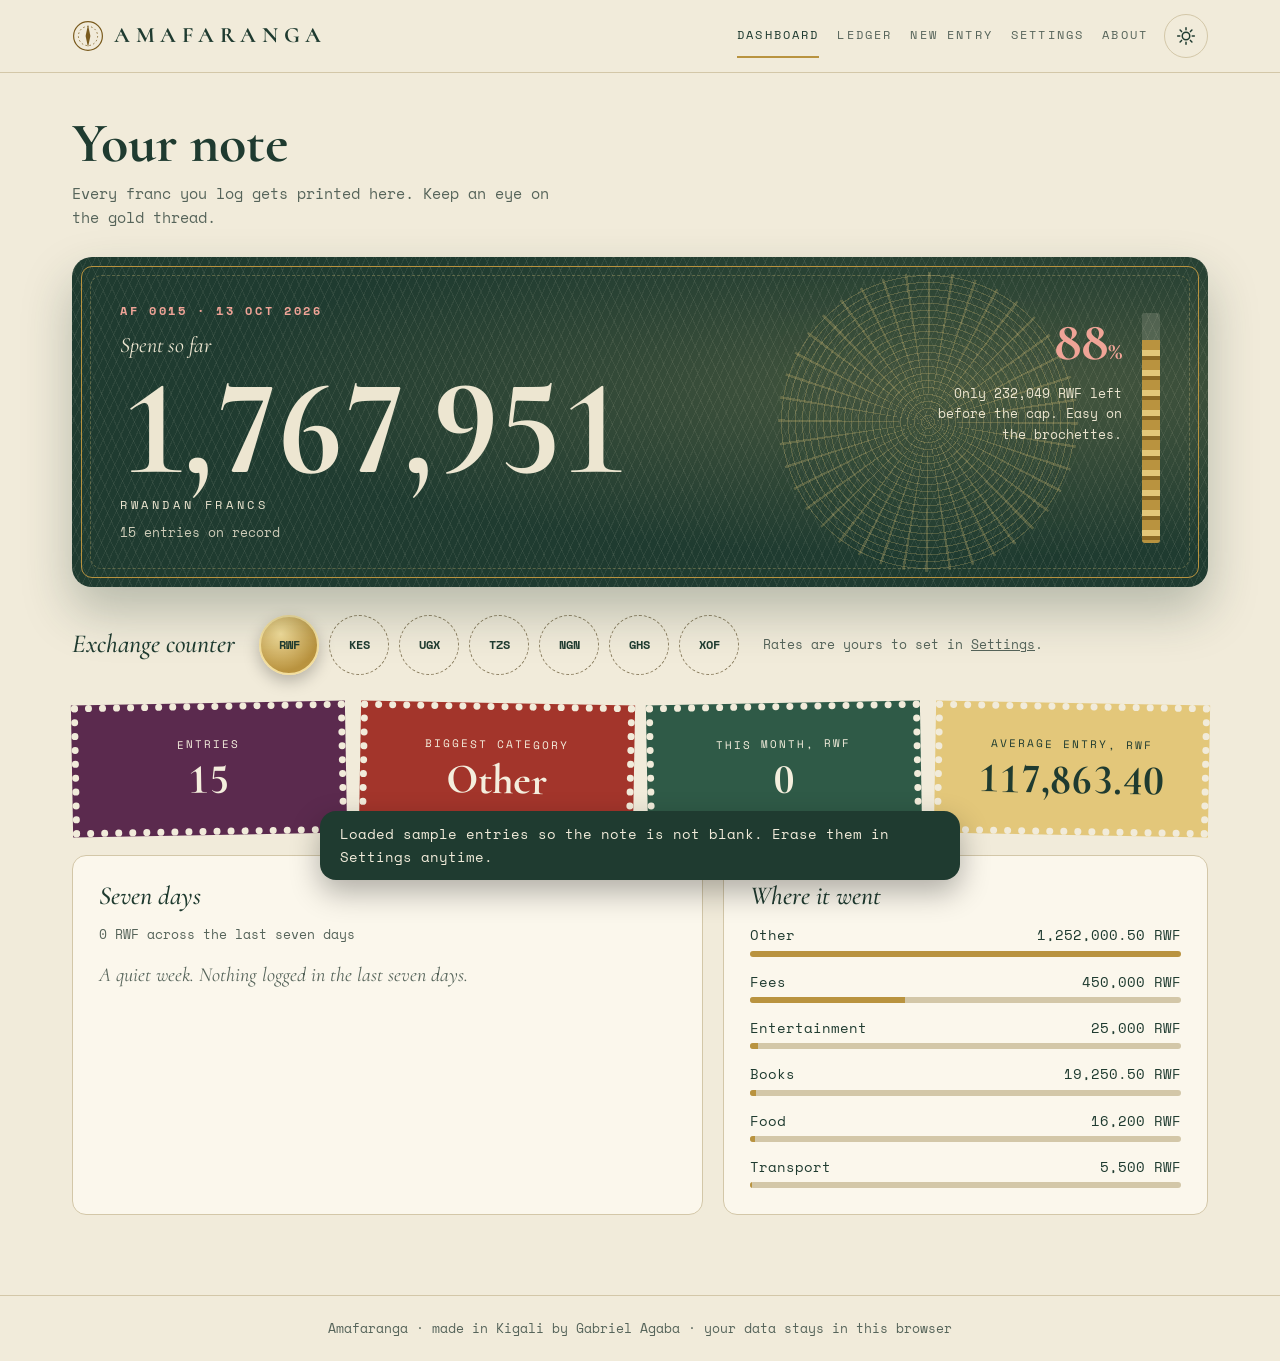
==== commit 271fc7f8: "Set GitHub username in contact links and live site URL" ====
--- a/index.html
+++ b/index.html
@@ -338,7 +338,7 @@
         <p class="maker">Gabriel Agaba</p>
         <p class="panel__sub">Software Engineering student at African Leadership University, Kigali.</p>
         <ul class="contact">
-          <li><a href="https://github.com/your-username" target="_blank" rel="noopener">github.com/your-username</a></li>
+          <li><a href="https://github.com/gabrielagaba1" target="_blank" rel="noopener">github.com/gabrielagaba1</a></li>
           <li><a href="mailto:g.agaba@alustudent.com">g.agaba@alustudent.com</a></li>
         </ul>
       </article>
